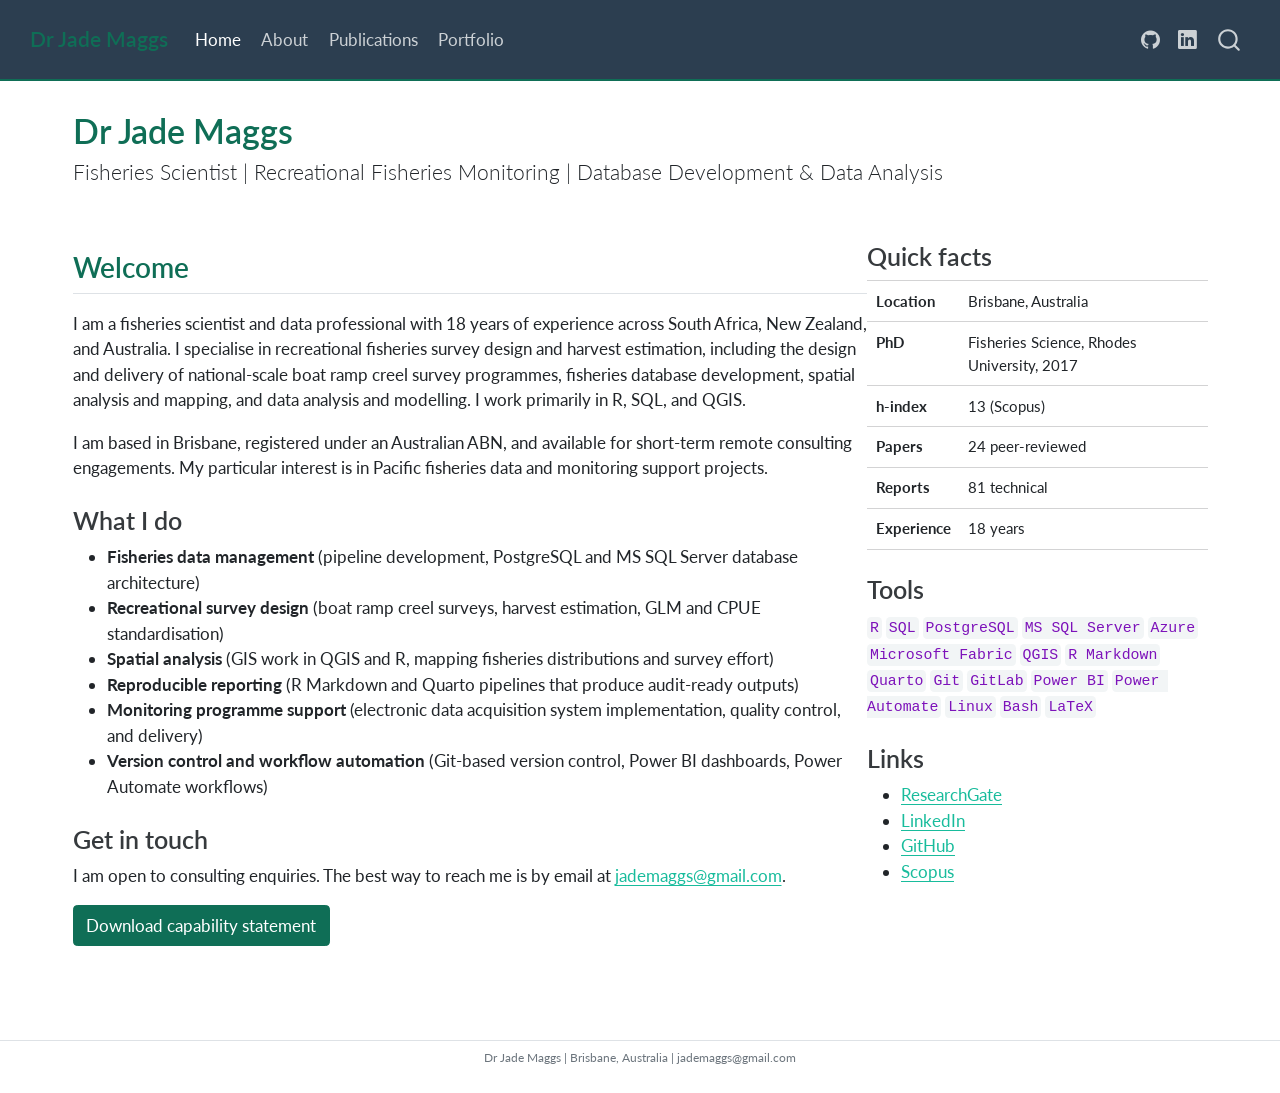
==== docs/index.html @ d1bc9fec "Update home page tagline to lead with fisheries science identity - Replace "Fisheries Data Scientist" ====
<!DOCTYPE html>
<html xmlns="http://www.w3.org/1999/xhtml" lang="en" xml:lang="en"><head>

<meta charset="utf-8">
<meta name="generator" content="quarto-1.9.38">

<meta name="viewport" content="width=device-width, initial-scale=1.0, user-scalable=yes">


<title>Dr Jade Maggs</title>
<style>
/* Default styles provided by pandoc.
** See https://pandoc.org/MANUAL.html#variables-for-html for config info.
*/
code{white-space: pre-wrap;}
span.smallcaps{font-variant: small-caps;}
div.columns{display: flex; gap: min(4vw, 1.5em);}
div.column{flex: auto; overflow-x: auto;}
div.hanging-indent{margin-left: 1.5em; text-indent: -1.5em;}
ul.task-list{list-style: none;}
ul.task-list li input[type="checkbox"] {
  width: 0.8em;
  margin: 0 0.8em 0.2em -1em; /* quarto-specific, see https://github.com/quarto-dev/quarto-cli/issues/4556 */ 
  vertical-align: middle;
}
</style>


<script src="site_libs/quarto-nav/quarto-nav.js"></script>
<script src="site_libs/quarto-nav/headroom.min.js"></script>
<script src="site_libs/clipboard/clipboard.min.js"></script>
<script src="site_libs/quarto-search/autocomplete.umd.js"></script>
<script src="site_libs/quarto-search/fuse.min.js"></script>
<script src="site_libs/quarto-search/quarto-search.js"></script>
<meta name="quarto:offset" content="./">
<script src="site_libs/quarto-html/quarto.js" type="module"></script>
<script src="site_libs/quarto-html/tabsets/tabsets.js" type="module"></script>
<script src="site_libs/quarto-html/popper.min.js"></script>
<script src="site_libs/quarto-html/tippy.umd.min.js"></script>
<script src="site_libs/quarto-html/anchor.min.js"></script>
<link href="site_libs/quarto-html/tippy.css" rel="stylesheet">
<link href="site_libs/quarto-html/quarto-syntax-highlighting-15634bcf2e68342d4ad2dfa704d543f6.css" rel="stylesheet" id="quarto-text-highlighting-styles">
<script src="site_libs/bootstrap/bootstrap.min.js"></script>
<link href="site_libs/bootstrap/bootstrap-icons.css" rel="stylesheet">
<link href="site_libs/bootstrap/bootstrap-6b423f165eeea3787de40cb4f8e821c3.min.css" rel="stylesheet" append-hash="true" id="quarto-bootstrap" data-mode="light">
<script id="quarto-search-options" type="application/json">{
  "location": "navbar",
  "copy-button": false,
  "collapse-after": 3,
  "panel-placement": "end",
  "type": "overlay",
  "limit": 50,
  "keyboard-shortcut": [
    "f",
    "/",
    "s"
  ],
  "show-item-context": false,
  "language": {
    "search-no-results-text": "No results",
    "search-matching-documents-text": "matching documents",
    "search-copy-link-title": "Copy link to search",
    "search-hide-matches-text": "Hide additional matches",
    "search-more-match-text": "more match in this document",
    "search-more-matches-text": "more matches in this document",
    "search-clear-button-title": "Clear",
    "search-text-placeholder": "",
    "search-detached-cancel-button-title": "Cancel",
    "search-submit-button-title": "Submit",
    "search-label": "Search"
  }
}</script>


<link rel="stylesheet" href="styles.css">
</head>

<body class="nav-fixed quarto-light">

<div id="quarto-search-results"></div>
  <header id="quarto-header" class="headroom fixed-top">
    <nav class="navbar navbar-expand-lg " data-bs-theme="dark">
      <div class="navbar-container container-fluid">
      <div class="navbar-brand-container mx-auto">
    <a class="navbar-brand" href="./index.html">
    <span class="navbar-title">Dr Jade Maggs</span>
    </a>
  </div>
            <div id="quarto-search" class="" title="Search"></div>
          <button class="navbar-toggler" type="button" data-bs-toggle="collapse" data-bs-target="#navbarCollapse" aria-controls="navbarCollapse" role="menu" aria-expanded="false" aria-label="Toggle navigation" onclick="if (window.quartoToggleHeadroom) { window.quartoToggleHeadroom(); }">
  <span class="navbar-toggler-icon"></span>
</button>
          <div class="collapse navbar-collapse" id="navbarCollapse">
            <ul class="navbar-nav navbar-nav-scroll me-auto">
  <li class="nav-item">
    <a class="nav-link active" href="./index.html" aria-current="page"> 
<span class="menu-text">Home</span></a>
  </li>  
  <li class="nav-item">
    <a class="nav-link" href="./about.html"> 
<span class="menu-text">About</span></a>
  </li>  
  <li class="nav-item">
    <a class="nav-link" href="./publications.html"> 
<span class="menu-text">Publications</span></a>
  </li>  
  <li class="nav-item">
    <a class="nav-link" href="./portfolio.html"> 
<span class="menu-text">Portfolio</span></a>
  </li>  
</ul>
            <ul class="navbar-nav navbar-nav-scroll ms-auto">
  <li class="nav-item compact">
    <a class="nav-link" href="https://github.com/jademaggs"> <i class="bi bi-github" role="img">
</i> 
<span class="menu-text"></span></a>
  </li>  
  <li class="nav-item compact">
    <a class="nav-link" href="https://www.linkedin.com/in/jade-maggs-phd-5a091729/"> <i class="bi bi-linkedin" role="img">
</i> 
<span class="menu-text"></span></a>
  </li>  
</ul>
          </div> <!-- /navcollapse -->
            <div class="quarto-navbar-tools">
</div>
      </div> <!-- /container-fluid -->
    </nav>
</header>
<!-- content -->
<div id="quarto-content" class="quarto-container page-columns page-rows-contents page-layout-full page-navbar">
<!-- sidebar -->
<!-- margin-sidebar -->
    <div id="quarto-margin-sidebar" class="sidebar margin-sidebar zindex-bottom">
        
    </div>
<!-- main -->
<main class="content column-page" id="quarto-document-content">

<header id="title-block-header" class="quarto-title-block default">
<div class="quarto-title">
<h1 class="title">Dr Jade Maggs</h1>
<p class="subtitle lead">Fisheries Scientist | Recreational Fisheries Monitoring | Database Development &amp; Data Analysis</p>
</div>



<div class="quarto-title-meta column-page">

    
  
    
  </div>
  


</header>


<div class="columns">
<div class="column" style="width:70%;">
<section id="welcome" class="level2">
<h2 class="anchored" data-anchor-id="welcome">Welcome</h2>
<p>I am a fisheries scientist and data professional with 18 years of experience across South Africa, New Zealand, and Australia. I specialise in recreational fisheries survey design and harvest estimation, including the design and delivery of national-scale boat ramp creel survey programmes, fisheries database development, spatial analysis and mapping, and data analysis and modelling. I work primarily in R, SQL, and QGIS.</p>
<p>I am based in Brisbane, registered under an Australian ABN, and available for short-term remote consulting engagements. My particular interest is in Pacific fisheries data and monitoring support projects.</p>
<section id="what-i-do" class="level3">
<h3 class="anchored" data-anchor-id="what-i-do">What I do</h3>
<ul>
<li><strong>Fisheries data management</strong> (pipeline development, PostgreSQL and MS SQL Server database architecture)</li>
<li><strong>Recreational survey design</strong> (boat ramp creel surveys, harvest estimation, GLM and CPUE standardisation)</li>
<li><strong>Spatial analysis</strong> (GIS work in QGIS and R, mapping fisheries distributions and survey effort)</li>
<li><strong>Reproducible reporting</strong> (R Markdown and Quarto pipelines that produce audit-ready outputs)</li>
<li><strong>Monitoring programme support</strong> (electronic data acquisition system implementation, quality control, and delivery)</li>
<li><strong>Version control and workflow automation</strong> (Git-based version control, Power BI dashboards, Power Automate workflows)</li>
</ul>
</section>
<section id="get-in-touch" class="level3">
<h3 class="anchored" data-anchor-id="get-in-touch">Get in touch</h3>
<p>I am open to consulting enquiries. The best way to reach me is by email at <a href="mailto:jademaggs@gmail.com">jademaggs@gmail.com</a>.</p>
<p><a href="assets/jade_maggs_capability_statement.pdf" class="btn btn-primary">Download capability statement</a></p>
</section>
</section>
</div><div class="column" style="width:30%;">
<section id="quick-facts" class="level3">
<h3 class="anchored" data-anchor-id="quick-facts">Quick facts</h3>
<table class="caption-top table">
<tbody>
<tr class="odd">
<td><strong>Location</strong></td>
<td>Brisbane, Australia</td>
</tr>
<tr class="even">
<td><strong>PhD</strong></td>
<td>Fisheries Science, Rhodes University, 2017</td>
</tr>
<tr class="odd">
<td><strong>h-index</strong></td>
<td>13 (Scopus)</td>
</tr>
<tr class="even">
<td><strong>Papers</strong></td>
<td>24 peer-reviewed</td>
</tr>
<tr class="odd">
<td><strong>Reports</strong></td>
<td>81 technical</td>
</tr>
<tr class="even">
<td><strong>Experience</strong></td>
<td>18 years</td>
</tr>
</tbody>
</table>
</section>
<section id="tools" class="level3">
<h3 class="anchored" data-anchor-id="tools">Tools</h3>
<p><code>R</code> <code>SQL</code> <code>PostgreSQL</code> <code>MS SQL Server</code> <code>Azure</code> <code>Microsoft Fabric</code> <code>QGIS</code> <code>R Markdown</code> <code>Quarto</code> <code>Git</code> <code>GitLab</code> <code>Power BI</code> <code>Power Automate</code> <code>Linux</code> <code>Bash</code> <code>LaTeX</code></p>
</section>
<section id="links" class="level3">
<h3 class="anchored" data-anchor-id="links">Links</h3>
<ul>
<li><a href="https://www.researchgate.net/profile/Jade_Maggs">ResearchGate</a></li>
<li><a href="https://www.linkedin.com/in/jade-maggs-phd-5a091729/">LinkedIn</a></li>
<li><a href="https://github.com/jademaggs">GitHub</a></li>
<li><a href="https://www.scopus.com/authid/detail.uri?authorId=55250227800">Scopus</a></li>
</ul>
</section>
</div>
</div>



</main> <!-- /main -->
<script id="quarto-html-after-body" type="application/javascript">
  window.document.addEventListener("DOMContentLoaded", function (event) {
    const icon = "";
    const anchorJS = new window.AnchorJS();
    anchorJS.options = {
      placement: 'right',
      icon: icon
    };
    anchorJS.add('.anchored');
    const isCodeAnnotation = (el) => {
      for (const clz of el.classList) {
        if (clz.startsWith('code-annotation-')) {                     
          return true;
        }
      }
      return false;
    }
    const onCopySuccess = function(e) {
      // button target
      const button = e.trigger;
      // don't keep focus
      button.blur();
      // flash "checked"
      button.classList.add('code-copy-button-checked');
      var currentTitle = button.getAttribute("title");
      button.setAttribute("title", "Copied!");
      let tooltip;
      if (window.bootstrap) {
        button.setAttribute("data-bs-toggle", "tooltip");
        button.setAttribute("data-bs-placement", "left");
        button.setAttribute("data-bs-title", "Copied!");
        tooltip = new bootstrap.Tooltip(button, 
          { trigger: "manual", 
            customClass: "code-copy-button-tooltip",
            offset: [0, -8]});
        tooltip.show();    
      }
      setTimeout(function() {
        if (tooltip) {
          tooltip.hide();
          button.removeAttribute("data-bs-title");
          button.removeAttribute("data-bs-toggle");
          button.removeAttribute("data-bs-placement");
        }
        button.setAttribute("title", currentTitle);
        button.classList.remove('code-copy-button-checked');
      }, 1000);
      // clear code selection
      e.clearSelection();
    }
    const getTextToCopy = function(trigger) {
      const outerScaffold = trigger.parentElement.cloneNode(true);
      const codeEl = outerScaffold.querySelector('code');
      for (const childEl of codeEl.children) {
        if (isCodeAnnotation(childEl)) {
          childEl.remove();
        }
      }
      return codeEl.innerText;
    }
    const clipboard = new window.ClipboardJS('.code-copy-button:not([data-in-quarto-modal])', {
      text: getTextToCopy
    });
    clipboard.on('success', onCopySuccess);
    if (window.document.getElementById('quarto-embedded-source-code-modal')) {
      const clipboardModal = new window.ClipboardJS('.code-copy-button[data-in-quarto-modal]', {
        text: getTextToCopy,
        container: window.document.getElementById('quarto-embedded-source-code-modal')
      });
      clipboardModal.on('success', onCopySuccess);
    }
      var localhostRegex = new RegExp(/^(?:http|https):\/\/localhost\:?[0-9]*\//);
      var mailtoRegex = new RegExp(/^mailto:/);
        var filterRegex = new RegExp('/' + window.location.host + '/');
      var isInternal = (href) => {
          return filterRegex.test(href) || localhostRegex.test(href) || mailtoRegex.test(href);
      }
      // Inspect non-navigation links and adorn them if external
     var links = window.document.querySelectorAll('a[href]:not(.nav-link):not(.navbar-brand):not(.toc-action):not(.sidebar-link):not(.sidebar-item-toggle):not(.pagination-link):not(.no-external):not([aria-hidden]):not(.dropdown-item):not(.quarto-navigation-tool):not(.about-link)');
      for (var i=0; i<links.length; i++) {
        const link = links[i];
        if (!isInternal(link.href)) {
          // undo the damage that might have been done by quarto-nav.js in the case of
          // links that we want to consider external
          if (link.dataset.originalHref !== undefined) {
            link.href = link.dataset.originalHref;
          }
        }
      }
    function tippyHover(el, contentFn, onTriggerFn, onUntriggerFn) {
      const config = {
        allowHTML: true,
        maxWidth: 500,
        delay: 100,
        arrow: false,
        appendTo: function(el) {
            return el.parentElement;
        },
        interactive: true,
        interactiveBorder: 10,
        theme: 'quarto',
        placement: 'bottom-start',
      };
      if (contentFn) {
        config.content = contentFn;
      }
      if (onTriggerFn) {
        config.onTrigger = onTriggerFn;
      }
      if (onUntriggerFn) {
        config.onUntrigger = onUntriggerFn;
      }
      window.tippy(el, config); 
    }
    const noterefs = window.document.querySelectorAll('a[role="doc-noteref"]');
    for (var i=0; i<noterefs.length; i++) {
      const ref = noterefs[i];
      tippyHover(ref, function() {
        // use id or data attribute instead here
        let href = ref.getAttribute('data-footnote-href') || ref.getAttribute('href');
        try { href = new URL(href).hash; } catch {}
        const id = href.replace(/^#\/?/, "");
        const note = window.document.getElementById(id);
        if (note) {
          return note.innerHTML;
        } else {
          return "";
        }
      });
    }
    const xrefs = window.document.querySelectorAll('a.quarto-xref');
    const processXRef = (id, note) => {
      // Strip column container classes
      const stripColumnClz = (el) => {
        el.classList.remove("page-full", "page-columns");
        if (el.children) {
          for (const child of el.children) {
            stripColumnClz(child);
          }
        }
      }
      stripColumnClz(note)
      if (id === null || id.startsWith('sec-')) {
        // Special case sections, only their first couple elements
        const container = document.createElement("div");
        if (note.children && note.children.length > 2) {
          container.appendChild(note.children[0].cloneNode(true));
          for (let i = 1; i < note.children.length; i++) {
            const child = note.children[i];
            if (child.tagName === "P" && child.innerText === "") {
              continue;
            } else {
              container.appendChild(child.cloneNode(true));
              break;
            }
          }
          if (window.Quarto?.typesetMath) {
            window.Quarto.typesetMath(container);
          }
          return container.innerHTML
        } else {
          if (window.Quarto?.typesetMath) {
            window.Quarto.typesetMath(note);
          }
          return note.innerHTML;
        }
      } else {
        // Remove any anchor links if they are present
        const anchorLink = note.querySelector('a.anchorjs-link');
        if (anchorLink) {
          anchorLink.remove();
        }
        if (window.Quarto?.typesetMath) {
          window.Quarto.typesetMath(note);
        }
        if (note.classList.contains("callout")) {
          return note.outerHTML;
        } else {
          return note.innerHTML;
        }
      }
    }
    for (var i=0; i<xrefs.length; i++) {
      const xref = xrefs[i];
      tippyHover(xref, undefined, function(instance) {
        instance.disable();
        let url = xref.getAttribute('href');
        let hash = undefined; 
        if (url.startsWith('#')) {
          hash = url;
        } else {
          try { hash = new URL(url).hash; } catch {}
        }
        if (hash) {
          const id = hash.replace(/^#\/?/, "");
          const note = window.document.getElementById(id);
          if (note !== null) {
            try {
              const html = processXRef(id, note.cloneNode(true));
              instance.setContent(html);
            } finally {
              instance.enable();
              instance.show();
            }
          } else {
            // See if we can fetch this
            fetch(url.split('#')[0])
            .then(res => res.text())
            .then(html => {
              const parser = new DOMParser();
              const htmlDoc = parser.parseFromString(html, "text/html");
              const note = htmlDoc.getElementById(id);
              if (note !== null) {
                const html = processXRef(id, note);
                instance.setContent(html);
              } 
            }).finally(() => {
              instance.enable();
              instance.show();
            });
          }
        } else {
          // See if we can fetch a full url (with no hash to target)
          // This is a special case and we should probably do some content thinning / targeting
          fetch(url)
          .then(res => res.text())
          .then(html => {
            const parser = new DOMParser();
            const htmlDoc = parser.parseFromString(html, "text/html");
            const note = htmlDoc.querySelector('main.content');
            if (note !== null) {
              // This should only happen for chapter cross references
              // (since there is no id in the URL)
              // remove the first header
              if (note.children.length > 0 && note.children[0].tagName === "HEADER") {
                note.children[0].remove();
              }
              const html = processXRef(null, note);
              instance.setContent(html);
            } 
          }).finally(() => {
            instance.enable();
            instance.show();
          });
        }
      }, function(instance) {
      });
    }
        let selectedAnnoteEl;
        const selectorForAnnotation = ( cell, annotation) => {
          let cellAttr = 'data-code-cell="' + cell + '"';
          let lineAttr = 'data-code-annotation="' +  annotation + '"';
          const selector = 'span[' + cellAttr + '][' + lineAttr + ']';
          return selector;
        }
        const selectCodeLines = (annoteEl) => {
          const doc = window.document;
          const targetCell = annoteEl.getAttribute("data-target-cell");
          const targetAnnotation = annoteEl.getAttribute("data-target-annotation");
          const annoteSpan = window.document.querySelector(selectorForAnnotation(targetCell, targetAnnotation));
          const lines = annoteSpan.getAttribute("data-code-lines").split(",");
          const lineIds = lines.map((line) => {
            return targetCell + "-" + line;
          })
          let top = null;
          let height = null;
          let parent = null;
          if (lineIds.length > 0) {
              //compute the position of the single el (top and bottom and make a div)
              const el = window.document.getElementById(lineIds[0]);
              top = el.offsetTop;
              height = el.offsetHeight;
              parent = el.parentElement.parentElement;
            if (lineIds.length > 1) {
              const lastEl = window.document.getElementById(lineIds[lineIds.length - 1]);
              const bottom = lastEl.offsetTop + lastEl.offsetHeight;
              height = bottom - top;
            }
            if (top !== null && height !== null && parent !== null) {
              // cook up a div (if necessary) and position it 
              let div = window.document.getElementById("code-annotation-line-highlight");
              if (div === null) {
                div = window.document.createElement("div");
                div.setAttribute("id", "code-annotation-line-highlight");
                div.style.position = 'absolute';
                parent.appendChild(div);
              }
              div.style.top = top - 2 + "px";
              div.style.height = height + 4 + "px";
              div.style.left = 0;
              let gutterDiv = window.document.getElementById("code-annotation-line-highlight-gutter");
              if (gutterDiv === null) {
                gutterDiv = window.document.createElement("div");
                gutterDiv.setAttribute("id", "code-annotation-line-highlight-gutter");
                gutterDiv.style.position = 'absolute';
                const codeCell = window.document.getElementById(targetCell);
                const gutter = codeCell.querySelector('.code-annotation-gutter');
                gutter.appendChild(gutterDiv);
              }
              gutterDiv.style.top = top - 2 + "px";
              gutterDiv.style.height = height + 4 + "px";
            }
            selectedAnnoteEl = annoteEl;
          }
        };
        const unselectCodeLines = () => {
          const elementsIds = ["code-annotation-line-highlight", "code-annotation-line-highlight-gutter"];
          elementsIds.forEach((elId) => {
            const div = window.document.getElementById(elId);
            if (div) {
              div.remove();
            }
          });
          selectedAnnoteEl = undefined;
        };
          // Handle positioning of the toggle
      window.addEventListener(
        "resize",
        throttle(() => {
          elRect = undefined;
          if (selectedAnnoteEl) {
            selectCodeLines(selectedAnnoteEl);
          }
        }, 10)
      );
      function throttle(fn, ms) {
      let throttle = false;
      let timer;
        return (...args) => {
          if(!throttle) { // first call gets through
              fn.apply(this, args);
              throttle = true;
          } else { // all the others get throttled
              if(timer) clearTimeout(timer); // cancel #2
              timer = setTimeout(() => {
                fn.apply(this, args);
                timer = throttle = false;
              }, ms);
          }
        };
      }
        // Attach click handler to the DT
        const annoteDls = window.document.querySelectorAll('dt[data-target-cell]');
        for (const annoteDlNode of annoteDls) {
          annoteDlNode.addEventListener('click', (event) => {
            const clickedEl = event.target;
            if (clickedEl !== selectedAnnoteEl) {
              unselectCodeLines();
              const activeEl = window.document.querySelector('dt[data-target-cell].code-annotation-active');
              if (activeEl) {
                activeEl.classList.remove('code-annotation-active');
              }
              selectCodeLines(clickedEl);
              clickedEl.classList.add('code-annotation-active');
            } else {
              // Unselect the line
              unselectCodeLines();
              clickedEl.classList.remove('code-annotation-active');
            }
          });
        }
    const findCites = (el) => {
      const parentEl = el.parentElement;
      if (parentEl) {
        const cites = parentEl.dataset.cites;
        if (cites) {
          return {
            el,
            cites: cites.split(' ')
          };
        } else {
          return findCites(el.parentElement)
        }
      } else {
        return undefined;
      }
    };
    var bibliorefs = window.document.querySelectorAll('a[role="doc-biblioref"]');
    for (var i=0; i<bibliorefs.length; i++) {
      const ref = bibliorefs[i];
      const citeInfo = findCites(ref);
      if (citeInfo) {
        tippyHover(citeInfo.el, function() {
          var popup = window.document.createElement('div');
          citeInfo.cites.forEach(function(cite) {
            var citeDiv = window.document.createElement('div');
            citeDiv.classList.add('hanging-indent');
            citeDiv.classList.add('csl-entry');
            var biblioDiv = window.document.getElementById('ref-' + cite);
            if (biblioDiv) {
              citeDiv.innerHTML = biblioDiv.innerHTML;
            }
            popup.appendChild(citeDiv);
          });
          return popup.innerHTML;
        });
      }
    }
  });
  </script>
</div> <!-- /content -->
<footer class="footer">
  <div class="nav-footer">
    <div class="nav-footer-left">
      &nbsp;
    </div>   
    <div class="nav-footer-center">
<p>Dr Jade Maggs | Brisbane, Australia | jademaggs@gmail.com</p>
</div>
    <div class="nav-footer-right">
      &nbsp;
    </div>
  </div>
</footer>




</body></html>
---- docs/site_libs/quarto-html/tippy.css ----
.tippy-box[data-animation=fade][data-state=hidden]{opacity:0}[data-tippy-root]{max-width:calc(100vw - 10px)}.tippy-box{position:relative;background-color:#333;color:#fff;border-radius:4px;font-size:14px;line-height:1.4;white-space:normal;outline:0;transition-property:transform,visibility,opacity}.tippy-box[data-placement^=top]>.tippy-arrow{bottom:0}.tippy-box[data-placement^=top]>.tippy-arrow:before{bottom:-7px;left:0;border-width:8px 8px 0;border-top-color:initial;transform-origin:center top}.tippy-box[data-placement^=bottom]>.tippy-arrow{top:0}.tippy-box[data-placement^=bottom]>.tippy-arrow:before{top:-7px;left:0;border-width:0 8px 8px;border-bottom-color:initial;transform-origin:center bottom}.tippy-box[data-placement^=left]>.tippy-arrow{right:0}.tippy-box[data-placement^=left]>.tippy-arrow:before{border-width:8px 0 8px 8px;border-left-color:initial;right:-7px;transform-origin:center left}.tippy-box[data-placement^=right]>.tippy-arrow{left:0}.tippy-box[data-placement^=right]>.tippy-arrow:before{left:-7px;border-width:8px 8px 8px 0;border-right-color:initial;transform-origin:center right}.tippy-box[data-inertia][data-state=visible]{transition-timing-function:cubic-bezier(.54,1.5,.38,1.11)}.tippy-arrow{width:16px;height:16px;color:#333}.tippy-arrow:before{content:"";position:absolute;border-color:transparent;border-style:solid}.tippy-content{position:relative;padding:5px 9px;z-index:1}
---- docs/site_libs/quarto-html/quarto-syntax-highlighting-15634bcf2e68342d4ad2dfa704d543f6.css ----
/* quarto syntax highlight colors */
:root {
  --quarto-hl-ot-color: #003B4F;
  --quarto-hl-at-color: #657422;
  --quarto-hl-ss-color: #20794D;
  --quarto-hl-an-color: #5E5E5E;
  --quarto-hl-fu-color: #4758AB;
  --quarto-hl-st-color: #20794D;
  --quarto-hl-cf-color: #003B4F;
  --quarto-hl-op-color: #5E5E5E;
  --quarto-hl-er-color: #AD0000;
  --quarto-hl-bn-color: #AD0000;
  --quarto-hl-al-color: #AD0000;
  --quarto-hl-va-color: #111111;
  --quarto-hl-bu-color: inherit;
  --quarto-hl-ex-color: inherit;
  --quarto-hl-pp-color: #AD0000;
  --quarto-hl-in-color: #5E5E5E;
  --quarto-hl-vs-color: #20794D;
  --quarto-hl-wa-color: #5E5E5E;
  --quarto-hl-do-color: #5E5E5E;
  --quarto-hl-im-color: #00769E;
  --quarto-hl-ch-color: #20794D;
  --quarto-hl-dt-color: #AD0000;
  --quarto-hl-fl-color: #AD0000;
  --quarto-hl-co-color: #5E5E5E;
  --quarto-hl-cv-color: #5E5E5E;
  --quarto-hl-cn-color: #8f5902;
  --quarto-hl-sc-color: #5E5E5E;
  --quarto-hl-dv-color: #AD0000;
  --quarto-hl-kw-color: #003B4F;
}

/* other quarto variables */
:root {
  --quarto-font-monospace: SFMono-Regular, Menlo, Monaco, Consolas, "Liberation Mono", "Courier New", monospace;
}

/* syntax highlight based on Pandoc's rules */
pre > code.sourceCode > span {
  color: #003B4F;
}

code.sourceCode > span {
  color: #003B4F;
}

div.sourceCode,
div.sourceCode pre.sourceCode {
  color: #003B4F;
}

/* Normal */
code span {
  color: #003B4F;
}

/* Alert */
code span.al {
  color: #AD0000;
  font-style: inherit;
}

/* Annotation */
code span.an {
  color: #5E5E5E;
  font-style: inherit;
}

/* Attribute */
code span.at {
  color: #657422;
  font-style: inherit;
}

/* BaseN */
code span.bn {
  color: #AD0000;
  font-style: inherit;
}

/* BuiltIn */
code span.bu {
  font-style: inherit;
}

/* ControlFlow */
code span.cf {
  color: #003B4F;
  font-weight: bold;
  font-style: inherit;
}

/* Char */
code span.ch {
  color: #20794D;
  font-style: inherit;
}

/* Constant */
code span.cn {
  color: #8f5902;
  font-style: inherit;
}

/* Comment */
code span.co {
  color: #5E5E5E;
  font-style: inherit;
}

/* CommentVar */
code span.cv {
  color: #5E5E5E;
  font-style: italic;
}

/* Documentation */
code span.do {
  color: #5E5E5E;
  font-style: italic;
}

/* DataType */
code span.dt {
  color: #AD0000;
  font-style: inherit;
}

/* DecVal */
code span.dv {
  color: #AD0000;
  font-style: inherit;
}

/* Error */
code span.er {
  color: #AD0000;
  font-style: inherit;
}

/* Extension */
code span.ex {
  font-style: inherit;
}

/* Float */
code span.fl {
  color: #AD0000;
  font-style: inherit;
}

/* Function */
code span.fu {
  color: #4758AB;
  font-style: inherit;
}

/* Import */
code span.im {
  color: #00769E;
  font-style: inherit;
}

/* Information */
code span.in {
  color: #5E5E5E;
  font-style: inherit;
}

/* Keyword */
code span.kw {
  color: #003B4F;
  font-weight: bold;
  font-style: inherit;
}

/* Operator */
code span.op {
  color: #5E5E5E;
  font-style: inherit;
}

/* Other */
code span.ot {
  color: #003B4F;
  font-style: inherit;
}

/* Preprocessor */
code span.pp {
  color: #AD0000;
  font-style: inherit;
}

/* SpecialChar */
code span.sc {
  color: #5E5E5E;
  font-style: inherit;
}

/* SpecialString */
code span.ss {
  color: #20794D;
  font-style: inherit;
}

/* String */
code span.st {
  color: #20794D;
  font-style: inherit;
}

/* Variable */
code span.va {
  color: #111111;
  font-style: inherit;
}

/* VerbatimString */
code span.vs {
  color: #20794D;
  font-style: inherit;
}

/* Warning */
code span.wa {
  color: #5E5E5E;
  font-style: italic;
}

.prevent-inlining {
  content: "</";
}

/*# sourceMappingURL=f23921c56f73e400b49028c9186a1aa0.css.map */
---- docs/styles.css ----
/* Accent colour - teal to echo fisheries/ocean */
:root {
  --accent: #0f6e56;
}

/* Navbar */
.navbar {
  border-bottom: 2px solid var(--accent);
}

.navbar-brand {
  font-weight: 600;
  color: var(--accent) !important;
}

/* Headings */
h1, h2 {
  color: var(--accent);
}

/* Buttons */
.btn-primary {
  background-color: var(--accent);
  border-color: var(--accent);
}

.btn-primary:hover {
  background-color: #085041;
  border-color: #085041;
}

.btn-outline-primary {
  color: var(--accent);
  border-color: var(--accent);
}

.btn-outline-primary:hover {
  background-color: var(--accent);
  border-color: var(--accent);
}

/* Footer */
.nav-footer {
  border-top: 1px solid #dee2e6;
  font-size: 0.85rem;
  color: #6c757d;
}

/* Quick facts table on home page */
.columns table {
  font-size: 0.9rem;
}
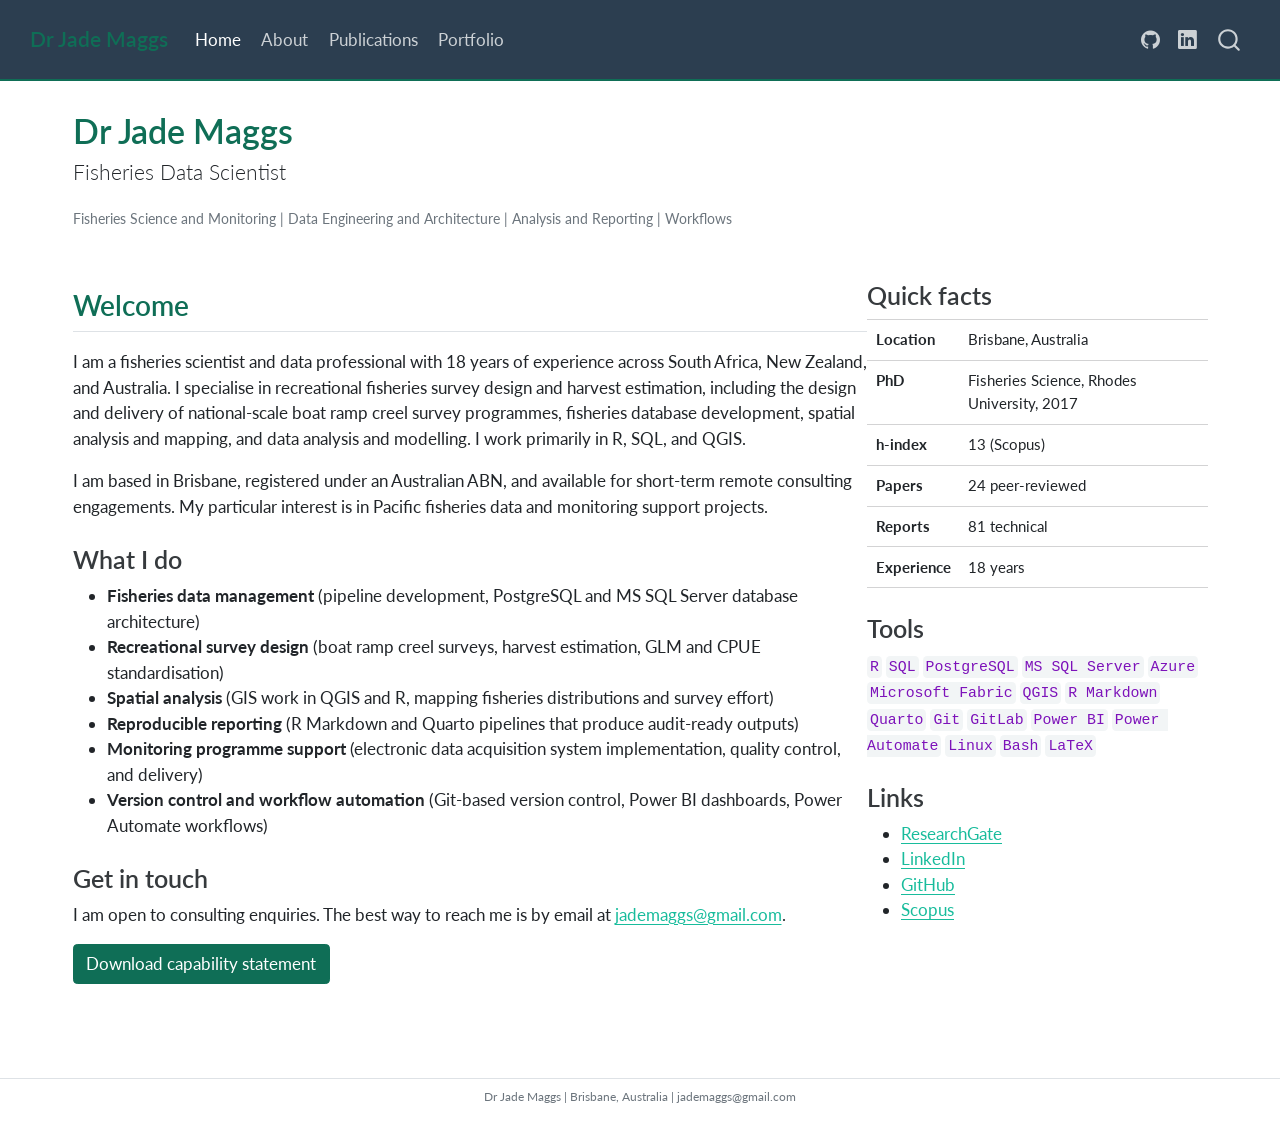
==== commit 50a77dc0: "Restore Fisheries Data Scientist subtitle, add categories line - Revert home page subtitle to "Fishe" ====
--- a/docs/index.html
+++ b/docs/index.html
@@ -140,7 +140,7 @@
 <header id="title-block-header" class="quarto-title-block default">
 <div class="quarto-title">
 <h1 class="title">Dr Jade Maggs</h1>
-<p class="subtitle lead">Fisheries Scientist | Recreational Fisheries Monitoring | Database Development &amp; Data Analysis</p>
+<p class="subtitle lead">Fisheries Data Scientist</p>
 </div>
 
 
@@ -157,6 +157,9 @@
 </header>
 
 
+<div class="role-categories">
+<p>Fisheries Science and Monitoring | Data Engineering and Architecture | Analysis and Reporting | Workflows</p>
+</div>
 <div class="columns">
 <div class="column" style="width:70%;">
 <section id="welcome" class="level2">
--- a/docs/styles.css
+++ b/docs/styles.css
@@ -50,3 +50,11 @@
 .columns table {
   font-size: 0.9rem;
 }
+
+/* Capability categories line below the home page subtitle */
+.role-categories {
+  font-size: 0.85rem;
+  color: #6c757d;
+  margin-top: -0.5rem;
+  margin-bottom: 1.5rem;
+}
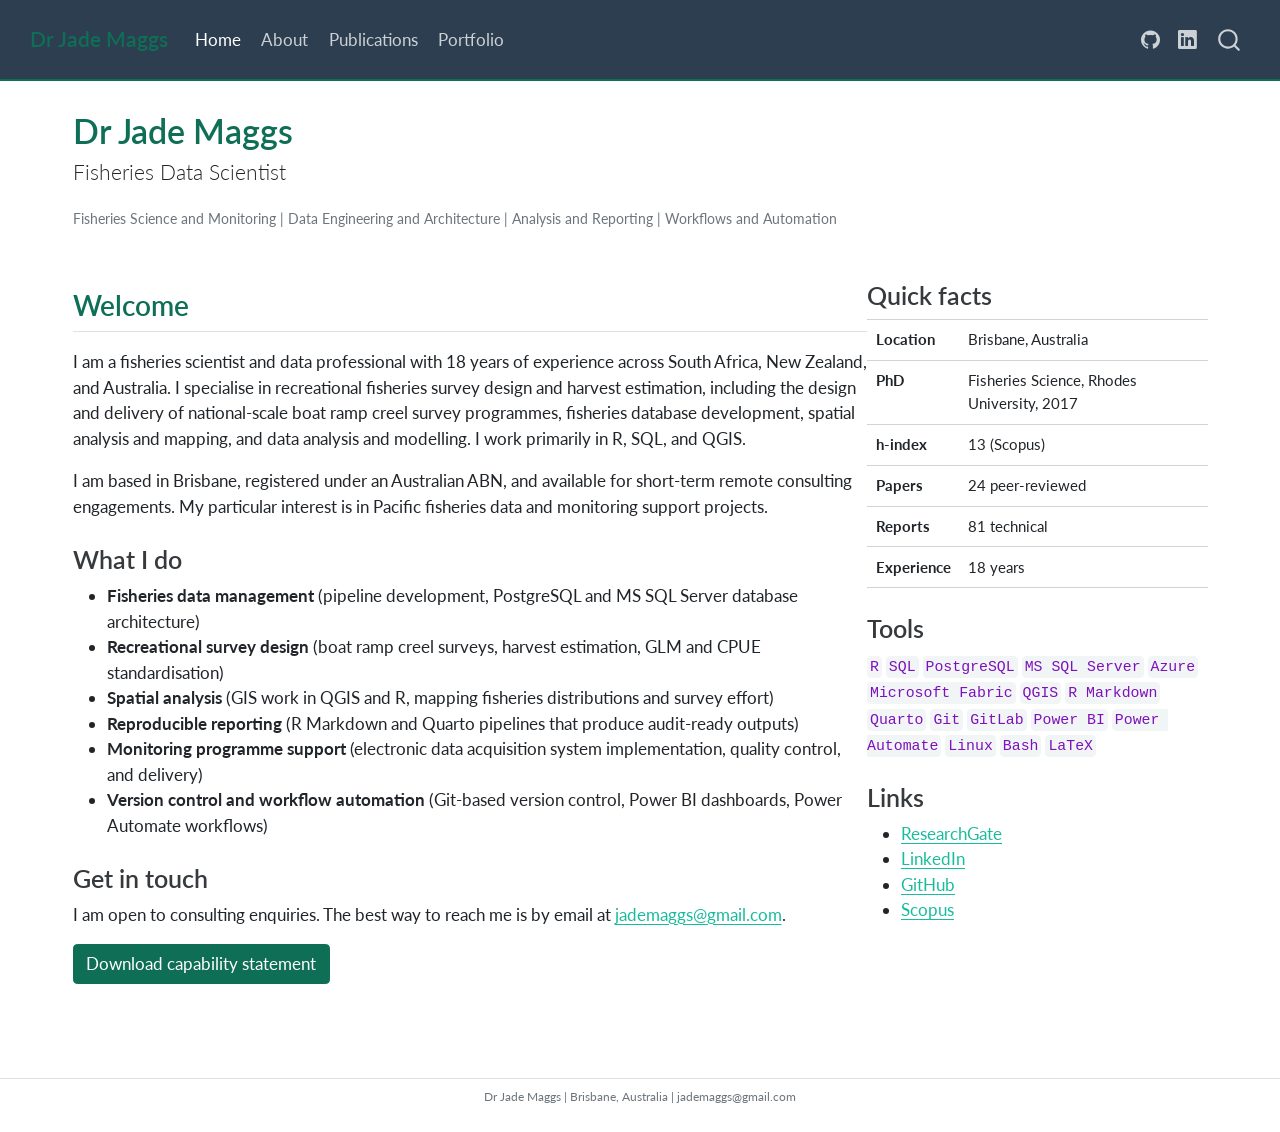
==== commit 22054bfe: "Rename Workflows category to Workflows and Automation, sync meta description - Update categories lin" ====
--- a/docs/index.html
+++ b/docs/index.html
@@ -158,7 +158,7 @@
 
 
 <div class="role-categories">
-<p>Fisheries Science and Monitoring | Data Engineering and Architecture | Analysis and Reporting | Workflows</p>
+<p>Fisheries Science and Monitoring | Data Engineering and Architecture | Analysis and Reporting | Workflows and Automation</p>
 </div>
 <div class="columns">
 <div class="column" style="width:70%;">
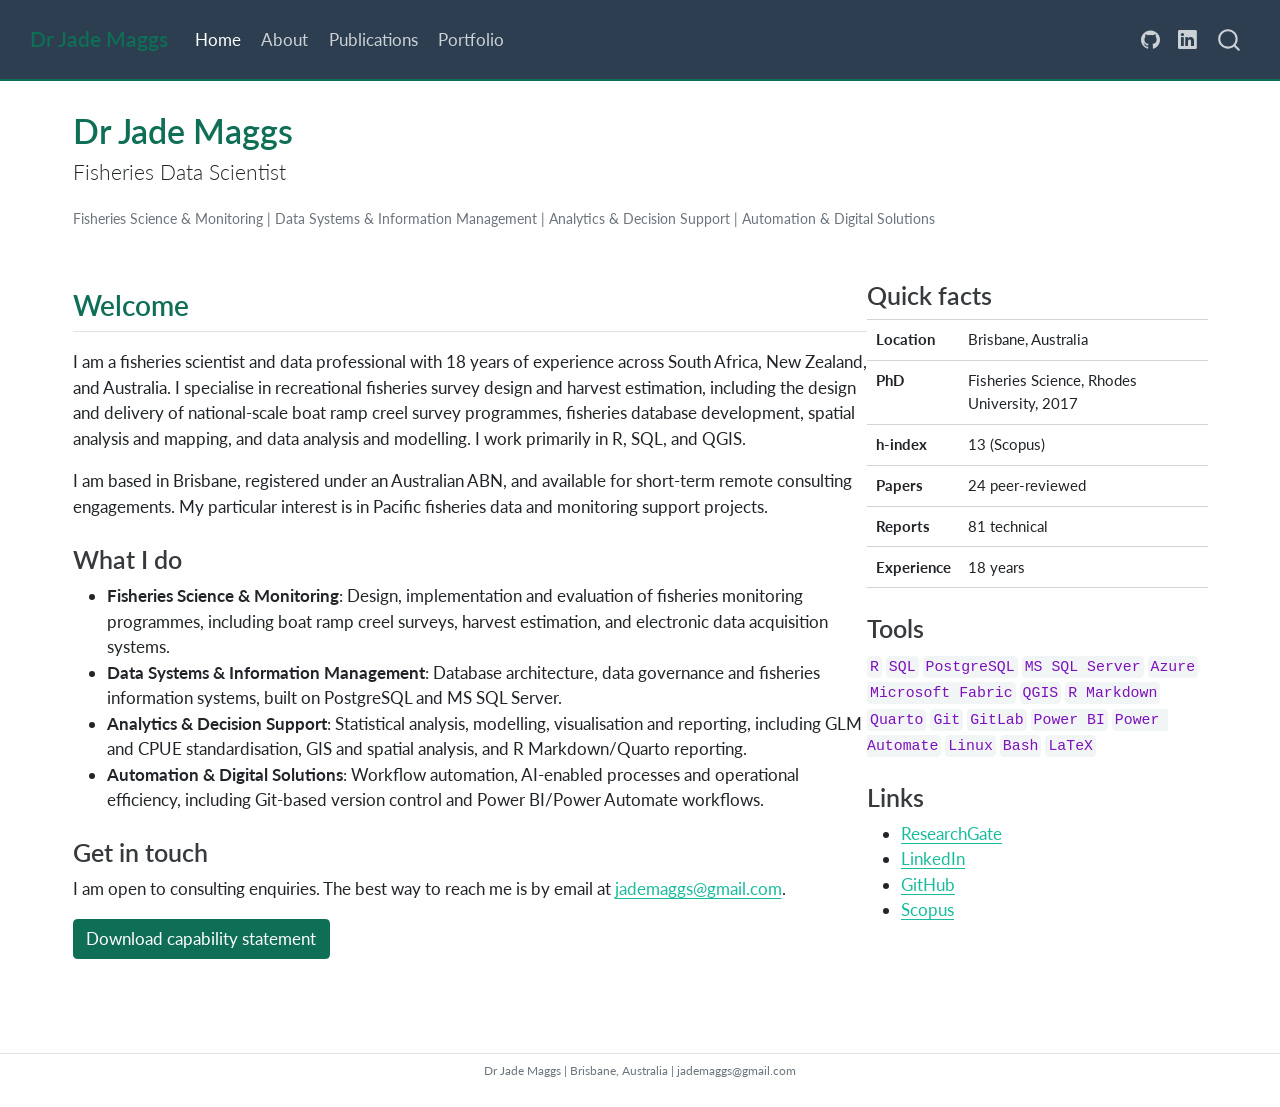
==== commit 2f389ca1: "Adopt refined four-category capability framework on home page - Rename categories: Fisheries Science" ====
--- a/docs/index.html
+++ b/docs/index.html
@@ -158,7 +158,7 @@
 
 
 <div class="role-categories">
-<p>Fisheries Science and Monitoring | Data Engineering and Architecture | Analysis and Reporting | Workflows and Automation</p>
+<p>Fisheries Science &amp; Monitoring | Data Systems &amp; Information Management | Analytics &amp; Decision Support | Automation &amp; Digital Solutions</p>
 </div>
 <div class="columns">
 <div class="column" style="width:70%;">
@@ -169,12 +169,10 @@
 <section id="what-i-do" class="level3">
 <h3 class="anchored" data-anchor-id="what-i-do">What I do</h3>
 <ul>
-<li><strong>Fisheries data management</strong> (pipeline development, PostgreSQL and MS SQL Server database architecture)</li>
-<li><strong>Recreational survey design</strong> (boat ramp creel surveys, harvest estimation, GLM and CPUE standardisation)</li>
-<li><strong>Spatial analysis</strong> (GIS work in QGIS and R, mapping fisheries distributions and survey effort)</li>
-<li><strong>Reproducible reporting</strong> (R Markdown and Quarto pipelines that produce audit-ready outputs)</li>
-<li><strong>Monitoring programme support</strong> (electronic data acquisition system implementation, quality control, and delivery)</li>
-<li><strong>Version control and workflow automation</strong> (Git-based version control, Power BI dashboards, Power Automate workflows)</li>
+<li><strong>Fisheries Science &amp; Monitoring</strong>: Design, implementation and evaluation of fisheries monitoring programmes, including boat ramp creel surveys, harvest estimation, and electronic data acquisition systems.</li>
+<li><strong>Data Systems &amp; Information Management</strong>: Database architecture, data governance and fisheries information systems, built on PostgreSQL and MS SQL Server.</li>
+<li><strong>Analytics &amp; Decision Support</strong>: Statistical analysis, modelling, visualisation and reporting, including GLM and CPUE standardisation, GIS and spatial analysis, and R Markdown/Quarto reporting.</li>
+<li><strong>Automation &amp; Digital Solutions</strong>: Workflow automation, AI-enabled processes and operational efficiency, including Git-based version control and Power BI/Power Automate workflows.</li>
 </ul>
 </section>
 <section id="get-in-touch" class="level3">
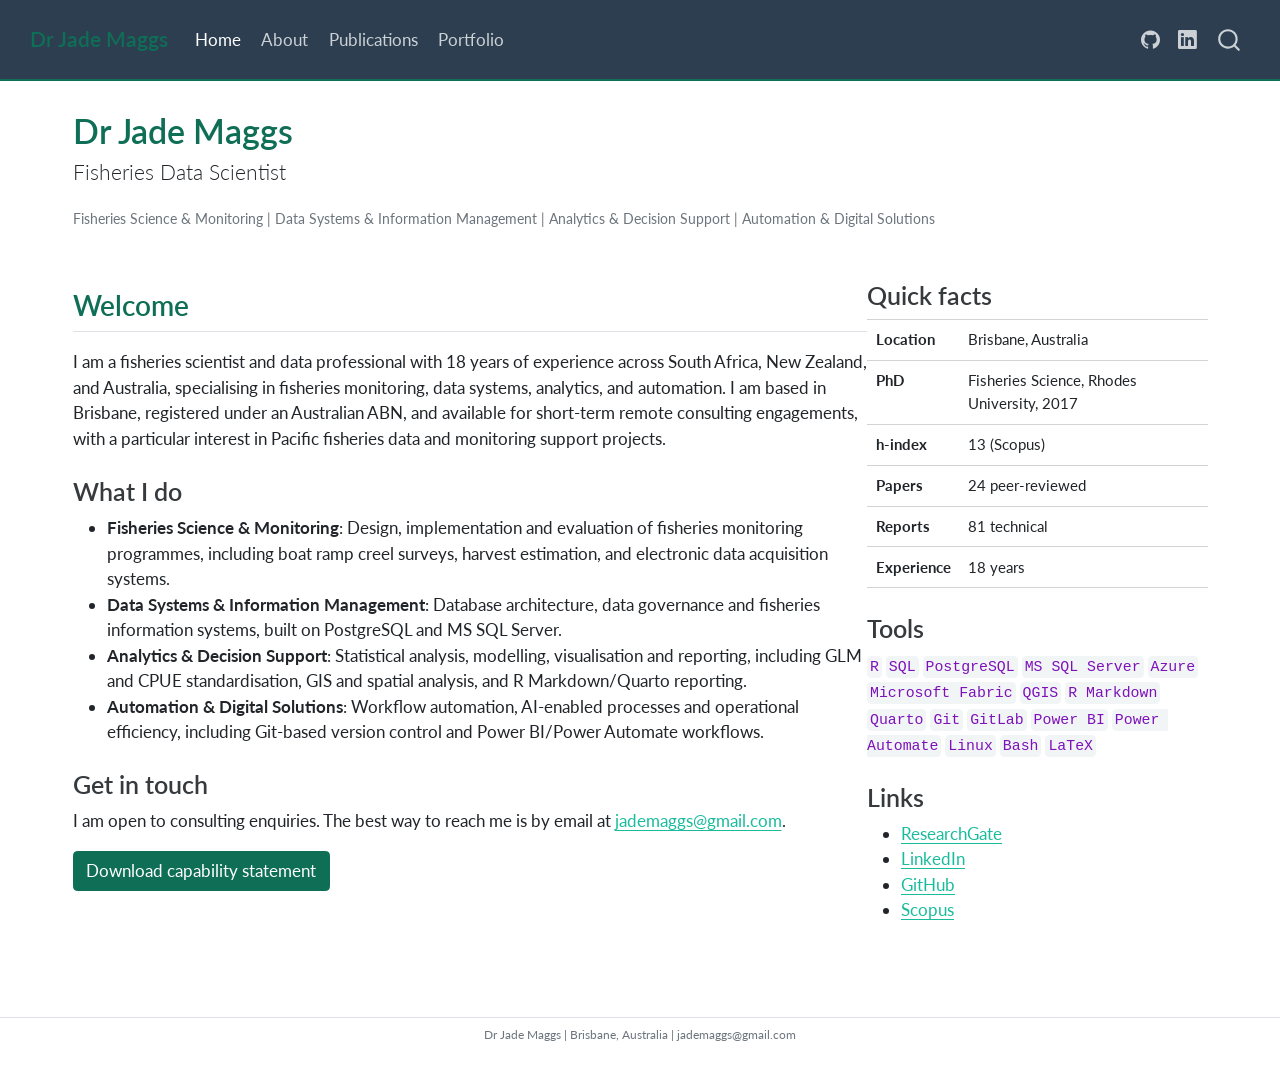
==== commit 91e5e2c7: "Trim Welcome paragraph to remove redundancy with What I do bullets The four-category bullet list alr" ====
--- a/docs/index.html
+++ b/docs/index.html
@@ -164,8 +164,7 @@
 <div class="column" style="width:70%;">
 <section id="welcome" class="level2">
 <h2 class="anchored" data-anchor-id="welcome">Welcome</h2>
-<p>I am a fisheries scientist and data professional with 18 years of experience across South Africa, New Zealand, and Australia. I specialise in recreational fisheries survey design and harvest estimation, including the design and delivery of national-scale boat ramp creel survey programmes, fisheries database development, spatial analysis and mapping, and data analysis and modelling. I work primarily in R, SQL, and QGIS.</p>
-<p>I am based in Brisbane, registered under an Australian ABN, and available for short-term remote consulting engagements. My particular interest is in Pacific fisheries data and monitoring support projects.</p>
+<p>I am a fisheries scientist and data professional with 18 years of experience across South Africa, New Zealand, and Australia, specialising in fisheries monitoring, data systems, analytics, and automation. I am based in Brisbane, registered under an Australian ABN, and available for short-term remote consulting engagements, with a particular interest in Pacific fisheries data and monitoring support projects.</p>
 <section id="what-i-do" class="level3">
 <h3 class="anchored" data-anchor-id="what-i-do">What I do</h3>
 <ul>
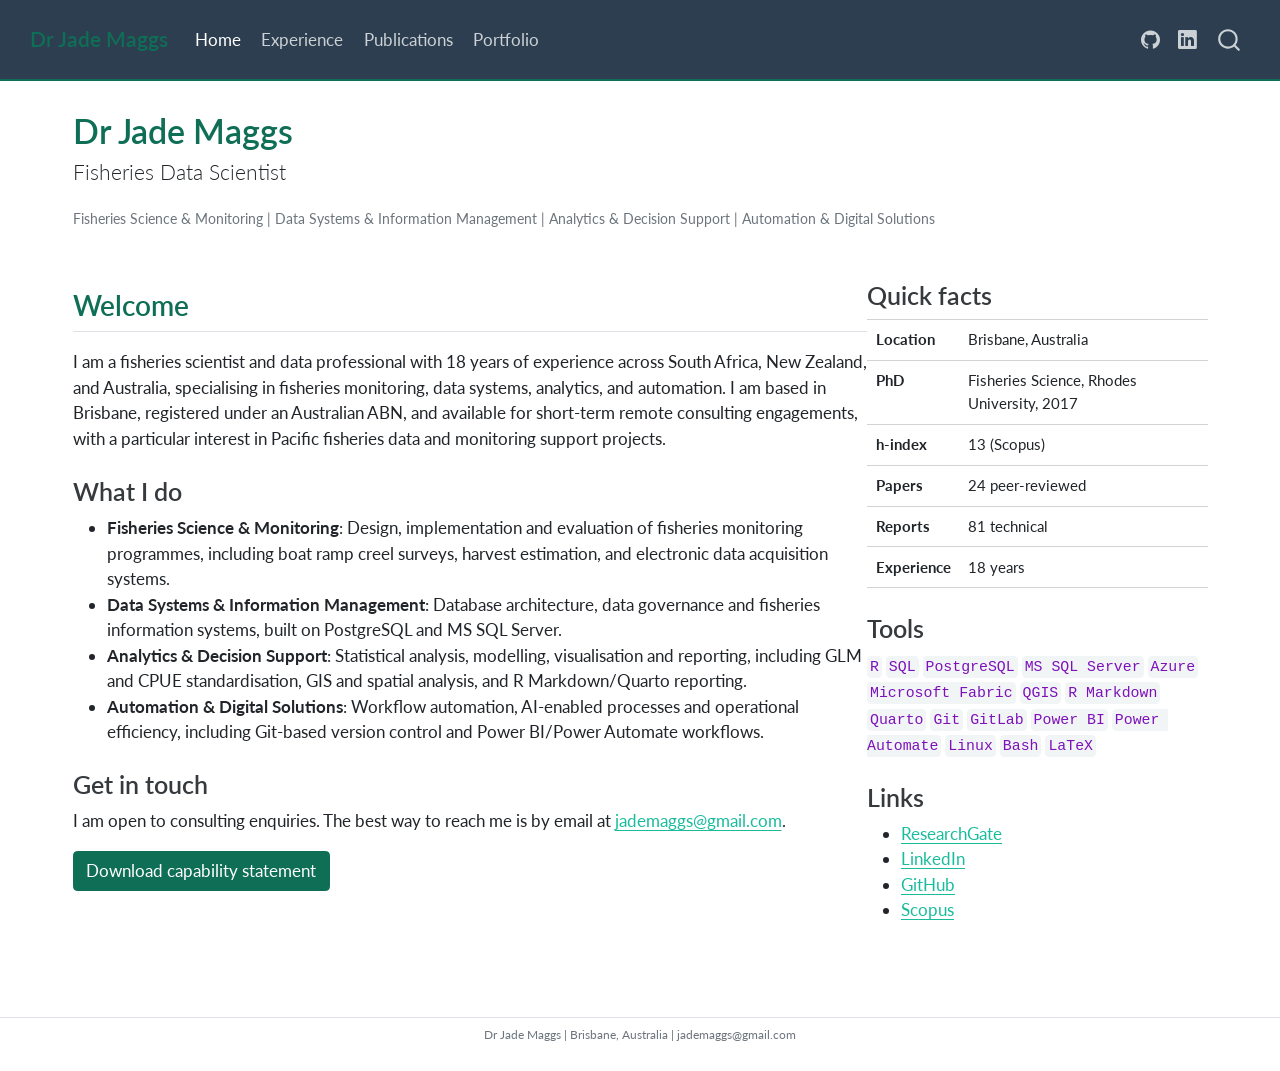
==== commit 985a65ff: "Rename About page to Experience - about.qmd -> experience.qmd, title "About" -> "Experience" - Updat" ====
--- a/docs/index.html
+++ b/docs/index.html
@@ -97,8 +97,8 @@
 <span class="menu-text">Home</span></a>
   </li>  
   <li class="nav-item">
-    <a class="nav-link" href="./about.html"> 
-<span class="menu-text">About</span></a>
+    <a class="nav-link" href="./experience.html"> 
+<span class="menu-text">Experience</span></a>
   </li>  
   <li class="nav-item">
     <a class="nav-link" href="./publications.html"> 
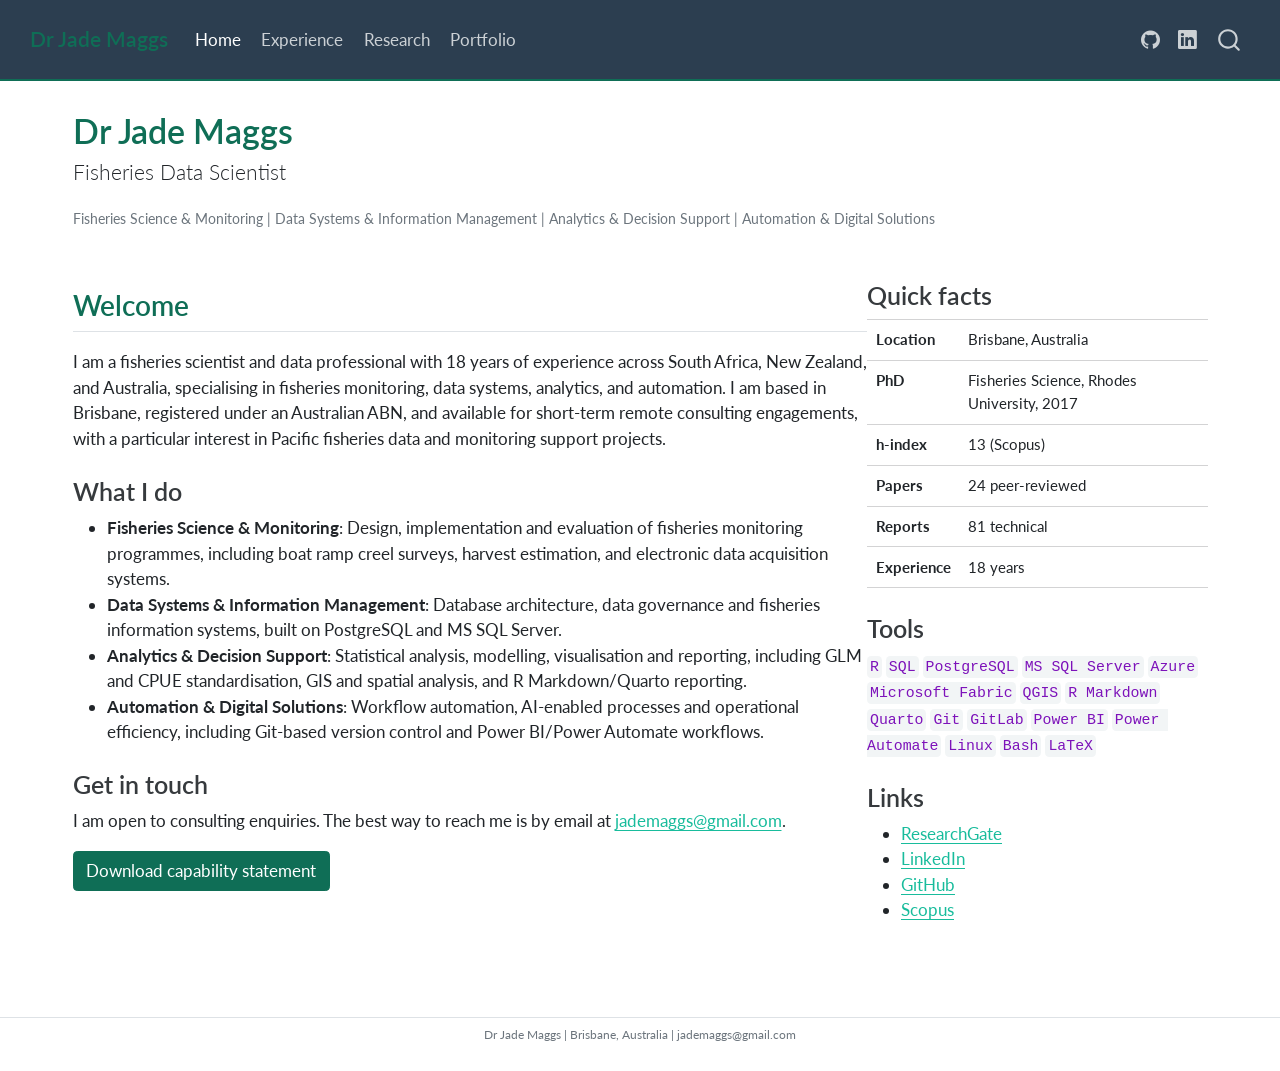
==== commit e629cd60: "Rename Publications page to Research, reorder sections - publications.qmd -> research.qmd, title "Pu" ====
--- a/docs/index.html
+++ b/docs/index.html
@@ -101,8 +101,8 @@
 <span class="menu-text">Experience</span></a>
   </li>  
   <li class="nav-item">
-    <a class="nav-link" href="./publications.html"> 
-<span class="menu-text">Publications</span></a>
+    <a class="nav-link" href="./research.html"> 
+<span class="menu-text">Research</span></a>
   </li>  
   <li class="nav-item">
     <a class="nav-link" href="./portfolio.html"> 
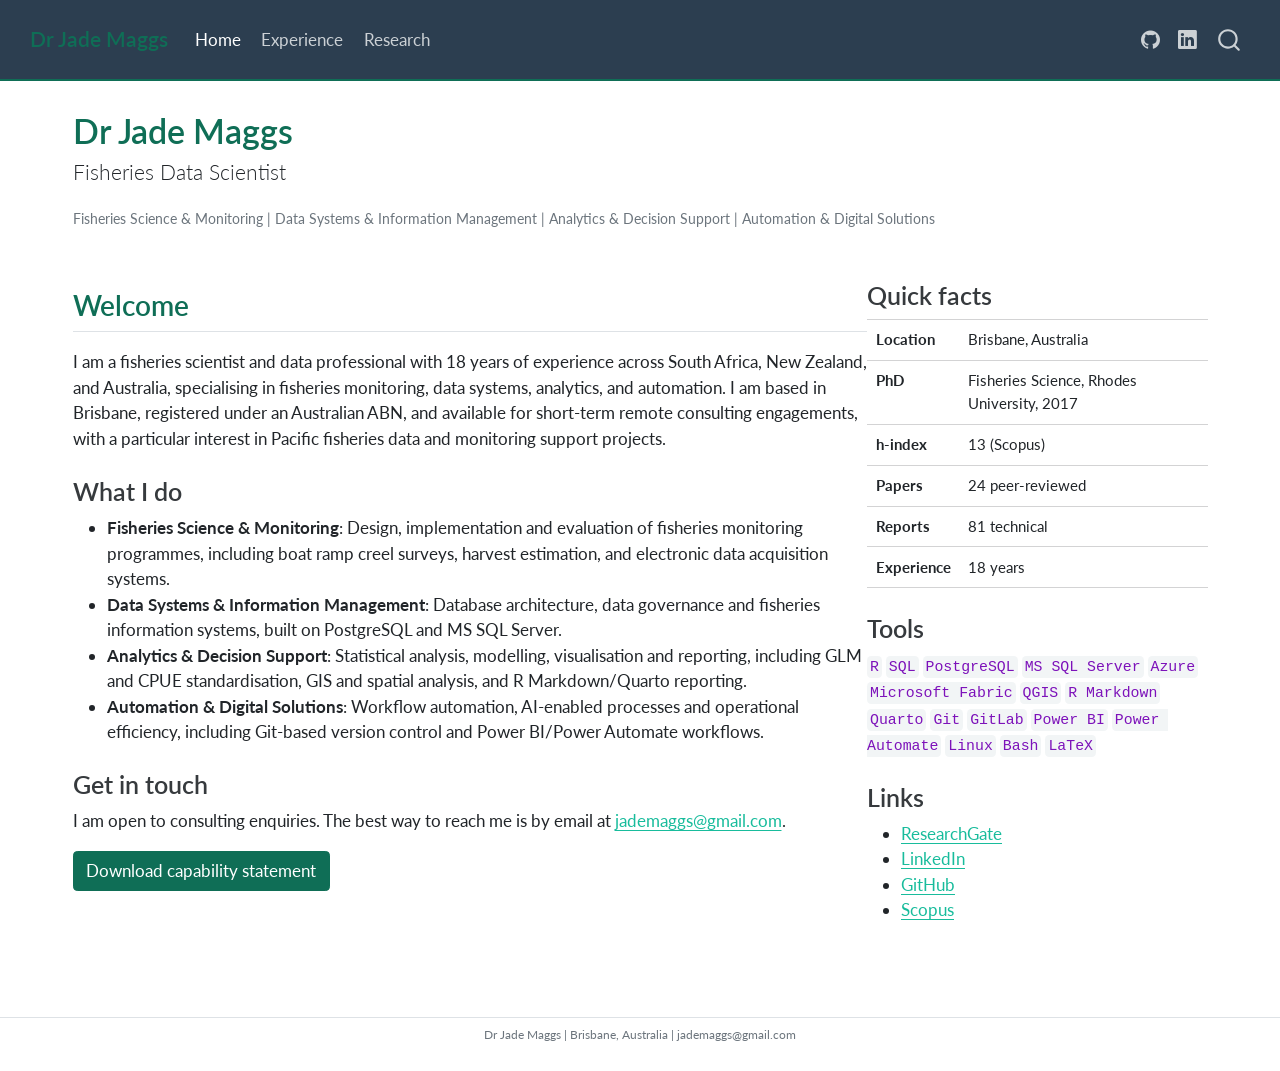
==== commit e7acb4a2: "Remove Portfolio page for now - Delete portfolio.qmd and docs/portfolio.html - Remove navbar entry i" ====
--- a/docs/index.html
+++ b/docs/index.html
@@ -103,10 +103,6 @@
   <li class="nav-item">
     <a class="nav-link" href="./research.html"> 
 <span class="menu-text">Research</span></a>
-  </li>  
-  <li class="nav-item">
-    <a class="nav-link" href="./portfolio.html"> 
-<span class="menu-text">Portfolio</span></a>
   </li>  
 </ul>
             <ul class="navbar-nav navbar-nav-scroll ms-auto">
